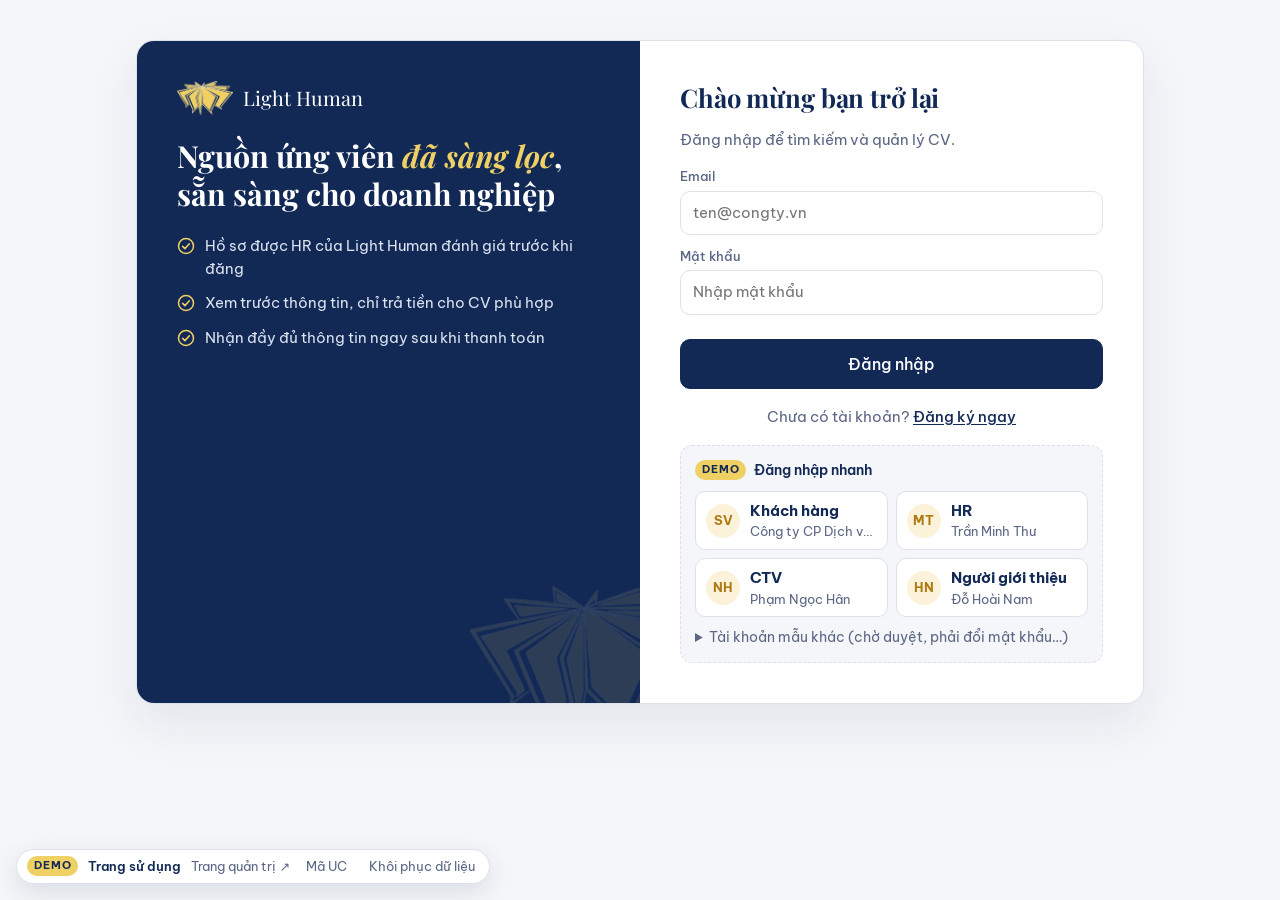
==== Code/index.html @ 5f8d2c83 "Sắp xếp lại repository theo cấu trúc nộp bài: Code, DOCX, Extra, PPTX; thêm README, .gitignore, pape" ====
<!doctype html>
<html lang="vi">
<head>
<meta charset="utf-8">
<meta name="viewport" content="width=device-width, initial-scale=1, viewport-fit=cover">
<title>CV Marketplace | Light Human</title>
<link rel="icon" href="assets/logo.png">
<link rel="preconnect" href="https://fonts.googleapis.com">
<link rel="preconnect" href="https://fonts.gstatic.com" crossorigin>
<link rel="stylesheet" href="https://fonts.googleapis.com/css2?family=Be+Vietnam+Pro:wght@400;500;600;700&family=Playfair+Display:ital,wght@0,600;0,700;1,600&family=IBM+Plex+Mono:wght@500;600&display=swap">
<link rel="stylesheet" href="style.css">
<style>html,body{margin:0} [hidden]{display:none!important} img{max-width:100%}</style>
</head>
<body>
<header class="topbar" id="topbar" hidden></header>
<div class="shell" id="shell">
  <aside class="side" id="side"></aside>
  <main id="main"></main>
</div>
<div class="toasts" id="toasts" aria-live="polite"></div>
<div id="overlay"></div>
<div class="demo-pill" role="region" aria-label="Công cụ demo"><span class="tag-demo">Demo</span><span class="dp-l">Trang sử dụng</span>
  <a href="admin.html" target="_blank" rel="noopener">Trang quản trị ↗</a><button type="button" data-act="toggle-uc">Mã UC</button><button type="button" data-act="reset">Khôi phục dữ liệu</button></div>
<script>window.PORTAL='user';</script>
<script src="app.js"></script>
</body>
</html>
---- Code/style.css ----
/* Layout: demo band on top, app shell = sidebar nav per role + work area; candidate link page is a phone-width card */
:root{
  /* Light Human: navy wordmark + gold mark; single light look */
  --bg:#F5F6F9; --surface:#FFFFFF; --sunken:#EEF1F6; --ink:#122955; --muted:#5A6684; --line:#DCE1EB;
  --accent:#122955; --accent-ink:#FFFFFF; --accent-soft:#E7ECF5; --mark:#B07A12; --mark-soft:#FBF2D9; --gold:#EFD064;
  --ok:#2B7A4B; --ok-soft:#E1F1E7; --warn:#996208; --warn-soft:#FAEFD6; --bad:#B03A2E; --bad-soft:#F8E1DD;
  --band:#0E2049; --band-ink:#F3EBD2;
  --f-ui:"Be Vietnam Pro",system-ui,-apple-system,"Segoe UI",Roboto,sans-serif;
  --f-display:"Playfair Display",Georgia,"Times New Roman",serif;
  --f-mono:"IBM Plex Mono",ui-monospace,Menlo,Consolas,monospace;
  --r:8px; color-scheme:light;
}
*{box-sizing:border-box}
body{background:var(--bg);color:var(--ink);font-family:var(--f-ui);font-size:14.5px;line-height:1.5}
h1,h2,h3{margin:0;text-wrap:balance;line-height:1.25}
h1{font-family:var(--f-display);font-size:1.75rem;font-weight:700;letter-spacing:-.005em}
h1 em{font-style:italic;color:var(--mark)}
h2{font-size:1.05rem;font-weight:600}
h3{font-size:.95rem;font-weight:600}
p{margin:0}
button,input,select,textarea{font:inherit;color:inherit}
:focus-visible{outline:2px solid var(--accent);outline-offset:2px}
.mono{font-family:var(--f-mono);font-variant-numeric:tabular-nums}
.num{font-variant-numeric:tabular-nums}
.muted{color:var(--muted)}
.small{font-size:.82rem}

/* demo band */
.side-foot{display:flex;flex-direction:column;gap:6px;padding:10px 12px;border-top:1px solid var(--line)}
.side-foot a{color:var(--ink)}
.side-foot button{align-self:flex-start}
.band a{color:var(--band-ink)}
.band{background:var(--band);color:var(--band-ink);padding-left:max(16px,env(safe-area-inset-left,0px));padding-right:max(16px,env(safe-area-inset-right,0px));padding-block:8px}
.band-in{max-width:1280px;margin:0 auto;display:flex;flex-wrap:wrap;gap:8px 16px;align-items:center}
.band b{font-weight:600}
.band .tag{color:var(--gold);font-size:.72rem;letter-spacing:.06em;text-transform:uppercase;border:1px solid color-mix(in srgb,var(--band-ink) 35%,transparent);padding:1px 7px;border-radius:99px}
.band label{display:flex;gap:6px;align-items:center;font-size:.85rem}
.band select{background:transparent;border:1px solid color-mix(in srgb,var(--band-ink) 35%,transparent);color:var(--band-ink);border-radius:6px;padding:4px 6px}
.band select option{color:#17232A;background:#fff}
.band .sp{flex:1}
.band button{background:transparent;color:var(--band-ink);border:1px solid color-mix(in srgb,var(--band-ink) 35%,transparent);border-radius:6px;padding:4px 10px;cursor:pointer;font-size:.85rem}

/* shell */
.shell{max-width:1280px;margin:0 auto;display:grid;grid-template-columns:232px minmax(0,1fr);gap:24px;padding-left:max(16px,env(safe-area-inset-left,0px));padding-right:max(16px,env(safe-area-inset-right,0px));padding-block:20px 48px}
.side{display:flex;flex-direction:column;gap:14px;position:sticky;top:12px;align-self:start}
.brand{display:flex;gap:10px;align-items:center}
.brand img{height:62px;width:auto;display:block}
.brand-sub{font-family:var(--f-display);font-style:italic;color:var(--mark);font-size:.95rem}
.brand-t{font-weight:700;letter-spacing:-.01em}
.who{background:var(--surface);border:1px solid var(--line);border-radius:var(--r);padding:10px 12px}
.who .role{font-size:.72rem;letter-spacing:.06em;text-transform:uppercase;color:var(--mark);font-weight:600}
nav.menu{display:flex;flex-direction:column;gap:2px}
nav.menu a{display:flex;justify-content:space-between;gap:8px;align-items:center;padding:8px 10px;border-radius:6px;color:var(--ink);text-decoration:none}
nav.menu a:hover{background:var(--sunken)}
nav.menu a.on{background:var(--surface);color:var(--ink);font-weight:600;box-shadow:inset 3px 0 0 var(--gold);border:1px solid var(--line)}
nav.menu .uc{font-family:var(--f-mono);font-size:.68rem;color:var(--muted)}
.cartcount{background:var(--gold);color:var(--ink)!important;color:#fff;border-radius:99px;font-size:.7rem;padding:0 7px;font-weight:600}
main{min-width:0;display:flex;flex-direction:column;gap:18px}
.pagehead{display:flex;flex-wrap:wrap;gap:8px 16px;align-items:flex-end;justify-content:space-between}
.pagehead .crumb{display:flex;gap:8px;align-items:center;margin-bottom:4px}
.ucchip{font-family:var(--f-mono);font-size:.7rem;font-weight:600;color:var(--ink);background:var(--mark-soft);padding:2px 7px;border-radius:4px}
.pagehead p{color:var(--muted);max-width:68ch}

.panel{background:var(--surface);border:1px solid var(--line);border-radius:var(--r);padding:16px}
.panel-h{display:flex;justify-content:space-between;align-items:center;gap:10px;margin-bottom:12px;flex-wrap:wrap}
.grid2{display:grid;grid-template-columns:repeat(2,minmax(0,1fr));gap:16px}
.grid3{display:grid;grid-template-columns:repeat(3,minmax(0,1fr));gap:16px}
.stack{display:flex;flex-direction:column;gap:12px}
.row{display:flex;flex-wrap:wrap;gap:8px;align-items:center}

/* forms */
.field{display:flex;flex-direction:column;gap:4px;min-width:0}
.field label{font-size:.8rem;font-weight:500;color:var(--muted)}
.field input,.field select,.field textarea{background:var(--surface);border:1px solid var(--line);border-radius:6px;padding:8px 10px;width:100%}
.field textarea{min-height:72px;resize:vertical}
.field .hint{font-size:.75rem;color:var(--muted)}
.check{display:flex;gap:8px;align-items:flex-start}
.check input{margin-top:4px}
.fgrid{display:grid;grid-template-columns:repeat(3,minmax(0,1fr));gap:12px}
.fgrid .span2{grid-column:span 2}.fgrid .span3{grid-column:1/-1}
fieldset{border:0;padding:0;margin:0;min-width:0}
legend{font-weight:600;margin-bottom:8px;padding:0}

.btn{display:inline-flex;align-items:center;justify-content:center;gap:6px;border-radius:6px;padding:8px 14px;border:1px solid var(--line);background:var(--surface);cursor:pointer;font-weight:500;white-space:nowrap}
.btn:hover{border-color:var(--muted)}
.btn.pri{background:var(--accent);border-color:var(--accent);color:var(--accent-ink)}
.btn.pri:hover{filter:brightness(1.07)}
.btn.danger{color:var(--bad);border-color:color-mix(in srgb,var(--bad) 40%,var(--line))}
.btn.sm{padding:4px 10px;font-size:.84rem}
.btn[disabled]{opacity:.45;cursor:not-allowed}
.link{background:none;border:0;padding:0;color:var(--accent);cursor:pointer;font-weight:500;text-decoration:underline;text-underline-offset:2px}

/* pills */
.pill{display:inline-flex;align-items:center;gap:5px;font-size:.75rem;font-weight:600;padding:2px 8px;border-radius:99px;white-space:nowrap}
.pill::before{content:"";width:6px;height:6px;border-radius:50%;background:currentColor}
.p-ok{background:var(--ok-soft);color:var(--ok)}.p-warn{background:var(--warn-soft);color:var(--warn)}.p-bad{background:var(--bad-soft);color:var(--bad)}.p-neutral{background:var(--sunken);color:var(--muted)}.p-acc{background:var(--accent-soft);color:var(--accent)}

/* tables */
.tw{overflow-x:auto;border:1px solid var(--line);border-radius:var(--r);background:var(--surface)}
table{border-collapse:collapse;width:100%;font-size:.88rem}
th,td{text-align:left;padding:9px 12px;border-bottom:1px solid var(--line);vertical-align:top}
th{font-size:.74rem;text-transform:uppercase;letter-spacing:.05em;color:var(--muted);font-weight:600;background:var(--sunken);white-space:nowrap}
tr:last-child td{border-bottom:0}
td.r,th.r{text-align:right}
.empty{padding:28px;text-align:center;color:var(--muted)}

/* CV cards */
.filters{display:grid;grid-template-columns:2fr repeat(4,minmax(0,1fr));gap:10px;align-items:end}
.cvgrid{display:grid;grid-template-columns:repeat(auto-fill,minmax(250px,1fr));gap:14px}
.cv{background:var(--surface);border:1px solid var(--line);border-radius:var(--r);padding:14px;display:flex;flex-direction:column;gap:10px;transition:border-color .15s}
.cv:hover{border-color:color-mix(in srgb,var(--gold) 70%,var(--line))}
.cv h3{font-family:var(--f-display);font-size:1.05rem}
.cv.sel{border-color:var(--mark);box-shadow:0 0 0 1px var(--mark);background:linear-gradient(var(--surface),var(--surface)) padding-box}
.cv-top{display:flex;justify-content:space-between;align-items:flex-start;gap:8px}
.code{font-family:var(--f-mono);font-weight:600;font-size:.82rem;color:var(--mark)}
.cv dl{display:grid;grid-template-columns:auto 1fr;gap:3px 10px;margin:0;font-size:.85rem}
.cv dt{color:var(--muted)}.cv dd{margin:0}
.cv-foot{display:flex;justify-content:space-between;align-items:center;gap:8px;margin-top:auto;padding-top:8px;border-top:1px dashed var(--line)}
.price{font-family:var(--f-mono);font-weight:600;color:var(--mark)}

/* KPI */
.kpis{display:grid;grid-template-columns:repeat(4,minmax(0,1fr));gap:14px}
.kpi{background:var(--surface);border:1px solid var(--line);border-radius:var(--r);padding:14px}
.kpi .k{font-size:.76rem;color:var(--muted);text-transform:uppercase;letter-spacing:.05em}
.kpi .v{font-family:var(--f-mono);font-size:1.35rem;font-weight:600;margin-top:4px}
.kpi .s{font-size:.78rem;color:var(--muted)}

/* drawer / modal */
.scrim{position:fixed;inset:0;background:color-mix(in srgb,#000 45%,transparent);z-index:40;display:flex;justify-content:flex-end}
.drawer{background:var(--surface);width:min(520px,100%);height:100%;overflow:auto;padding:20px max(20px,env(safe-area-inset-right,0px)) 20px 20px;display:flex;flex-direction:column;gap:14px;border-left:1px solid var(--line)}
.drawer-h{display:flex;justify-content:space-between;align-items:flex-start;gap:10px}
.kv{display:grid;grid-template-columns:150px 1fr;gap:6px 12px;font-size:.9rem}
.kv dt{color:var(--muted)}.kv dd{margin:0;min-width:0;overflow-wrap:anywhere}
.locked{background:var(--sunken);border:1px dashed var(--line);border-radius:6px;padding:12px;color:var(--muted);font-size:.86rem}

/* toasts */
.toasts{position:fixed;right:max(16px,env(safe-area-inset-right,0px));bottom:calc(16px + env(safe-area-inset-bottom,0px));display:flex;flex-direction:column;gap:8px;z-index:60;max-width:min(380px,calc(100% - 32px))}
.toast{background:var(--ink);color:var(--bg);border-radius:8px;padding:10px 14px;font-size:.86rem;box-shadow:0 6px 20px rgba(0,0,0,.18)}
.toast.err{background:var(--bad);color:#fff}

/* notices */
.note{border-radius:6px;padding:10px 12px;font-size:.86rem}
.note.info{background:var(--accent-soft);color:var(--ink)}
.note.warn{background:var(--warn-soft);color:var(--ink)}
.note.err{background:var(--bad-soft);color:var(--bad)}
.note.ok{background:var(--ok-soft);color:var(--ink)}

/* tabs */
.tabs{display:flex;gap:4px;border-bottom:1px solid var(--line);overflow-x:auto}
.tabs button{background:none;border:0;padding:8px 12px;border-bottom:2px solid transparent;cursor:pointer;color:var(--muted);font-weight:500;white-space:nowrap}
.tabs button.on{color:var(--accent);border-bottom-color:var(--accent)}

/* auth */
.auth{max-width:460px;margin:24px auto;display:flex;flex-direction:column;gap:16px}
.seg{display:grid;grid-template-columns:repeat(3,1fr);border:1px solid var(--line);border-radius:6px;overflow:hidden}
.seg button{border:0;background:var(--surface);padding:8px;cursor:pointer}
.seg button+button{border-left:1px solid var(--line)}
.seg button.on{background:var(--accent);color:var(--accent-ink);font-weight:600}
.acclist{display:grid;gap:6px}
.acclist button{display:flex;justify-content:space-between;gap:8px;text-align:left;border:1px solid var(--line);background:var(--surface);border-radius:6px;padding:8px 10px;cursor:pointer}

/* gateway */
.gw{max-width:520px;margin:0 auto;background:var(--surface);border:1px solid var(--line);border-radius:12px;overflow:hidden}
.gw-h{background:var(--sunken);padding:12px 16px;display:flex;justify-content:space-between;align-items:center;font-size:.85rem}
.gw-b{padding:20px;display:grid;grid-template-columns:150px 1fr;gap:20px;align-items:center}
.qr{width:150px;aspect-ratio:1;max-width:100%;display:grid;grid-template-columns:repeat(21,1fr);background:#fff;padding:8px;border-radius:6px;border:1px solid var(--line)}
.qr i{background:#111}.qr b{background:#fff}
.amount{font-family:var(--f-mono);font-size:1.6rem;font-weight:600}
.steps{list-style:none;margin:0;padding:0;display:flex;flex-direction:column;gap:8px}
.steps li{display:flex;gap:10px;align-items:flex-start;font-size:.9rem}
.steps .d{width:20px;height:20px;border-radius:50%;background:var(--ok-soft);color:var(--ok);display:grid;place-items:center;font-size:.72rem;font-weight:700;flex:none;margin-top:1px}

/* candidate link page */
.phone{max-width:380px;margin:12px auto;background:var(--surface);border:1px solid var(--line);border-radius:22px;padding:22px;display:flex;flex-direction:column;gap:16px}
.switch{position:relative;width:64px;height:34px;border-radius:99px;border:0;background:var(--line);cursor:pointer;flex:none}
.switch::after{content:"";position:absolute;top:4px;left:4px;width:26px;height:26px;border-radius:50%;background:#fff;transition:transform .2s}
.switch[aria-checked="true"]{background:var(--ok)}
.switch[aria-checked="true"]::after{transform:translateX(30px)}
.otw-row{display:flex;justify-content:space-between;align-items:center;gap:12px;padding:14px;border-radius:12px;background:var(--sunken)}

/* bar chart */
.bars{display:grid;grid-auto-flow:column;grid-auto-columns:1fr;gap:12px;align-items:end;height:180px;padding:8px 4px 0;border-bottom:1px solid var(--line);background:repeating-linear-gradient(to top,transparent 0 44px,var(--line) 44px 45px)}
.bar{display:flex;flex-direction:column;align-items:center;justify-content:flex-end;height:100%;gap:4px}
.bar span{font-family:var(--f-mono);font-size:.72rem;color:var(--muted)}
.bar i{display:block;width:60%;max-width:44px;background:var(--accent);border-radius:4px 4px 0 0;min-height:2px}
.bar.last i{background:var(--mark)}
.barlab{display:grid;grid-auto-flow:column;grid-auto-columns:1fr;gap:12px;font-size:.75rem;color:var(--muted);text-align:center;padding:4px}

@media (max-width:900px){
  .shell{grid-template-columns:minmax(0,1fr)}
  .side{position:static}
  nav.menu{flex-direction:row;overflow-x:auto;gap:4px}
  nav.menu a{white-space:nowrap}
  .filters{grid-template-columns:repeat(2,minmax(0,1fr))}
  .filters .q{grid-column:1/-1}
  .kpis{grid-template-columns:repeat(2,minmax(0,1fr))}
  .grid2,.grid3{grid-template-columns:minmax(0,1fr)}
  .fgrid{grid-template-columns:minmax(0,1fr)}
  .fgrid .span2{grid-column:auto}
  .gw-b{grid-template-columns:minmax(0,1fr);justify-items:center;text-align:center}
  .kv{grid-template-columns:minmax(0,1fr)}
  .kv dt{margin-top:6px}
}
@media (prefers-reduced-motion:reduce){*{transition:none!important}}

/* ============ UI v2 ============ */
body{font-size:15px}
.shell{padding-block:24px 96px}
body[data-layout="top"] .shell,body[data-layout="auth"] .shell,body[data-layout="bare"] .shell{grid-template-columns:minmax(0,1fr);max-width:1180px}
body[data-layout="top"] .side,body[data-layout="auth"] .side,body[data-layout="bare"] .side{display:none}
body[data-layout="auth"] .shell{max-width:1040px;padding-block:40px 96px}
.av{width:34px;height:34px;border-radius:50%;background:var(--mark-soft);color:var(--mark);display:inline-grid;place-items:center;font-weight:700;font-size:.8rem;flex:none}
.av.lg{width:46px;height:46px;border-radius:12px;font-family:var(--f-mono);font-size:.85rem;background:var(--accent-soft);color:var(--ink)}
.center{text-align:center}
svg{width:18px;height:18px;fill:none;stroke:currentColor;stroke-width:2;stroke-linecap:round;stroke-linejoin:round;flex:none}

/* top bar */
.topbar{position:sticky;top:env(safe-area-inset-top,0px);z-index:30;background:var(--surface);border-bottom:1px solid var(--line);padding-left:max(16px,env(safe-area-inset-left,0px));padding-right:max(16px,env(safe-area-inset-right,0px))}
.tb-in{max-width:1180px;margin:0 auto;display:flex;align-items:center;gap:24px;height:68px}
.tb-brand{display:flex;align-items:center;gap:10px;text-decoration:none;color:var(--ink);flex:none}
.tb-brand img{height:40px}
.tb-brand span{font-family:var(--f-display);font-style:italic;color:var(--mark);font-size:1rem;border-left:1px solid var(--line);padding-left:10px}
.tb-nav{display:flex;gap:4px;flex:1;min-width:0;overflow-x:auto}
.tb-nav a{padding:8px 12px;border-radius:8px;color:var(--muted);text-decoration:none;font-weight:500;white-space:nowrap}
.tb-nav a:hover{color:var(--ink);background:var(--sunken)}
.tb-nav a.on{color:var(--ink);background:var(--mark-soft)}
.tb-right{display:flex;align-items:center;gap:10px;flex:none}
.tb-cart{position:relative;width:42px;height:42px;border-radius:50%;display:grid;place-items:center;color:var(--ink);border:1px solid var(--line)}
.tb-cart.on{border-color:var(--gold);background:var(--mark-soft)}
.tb-cart svg{width:20px;height:20px}
.tb-cart b{position:absolute;top:-4px;right:-4px;background:var(--gold);color:var(--ink);font-size:.7rem;min-width:20px;height:20px;border-radius:10px;display:grid;place-items:center;padding:0 5px}
.tb-user{position:relative}
.tb-user summary{list-style:none;display:flex;align-items:center;gap:8px;cursor:pointer;padding:4px 8px 4px 4px;border-radius:99px;border:1px solid var(--line)}
.tb-user summary::-webkit-details-marker{display:none}
.tb-un{max-width:160px;overflow:hidden;text-overflow:ellipsis;white-space:nowrap;font-weight:500;font-size:.9rem}
.tb-menu{position:absolute;right:0;top:calc(100% + 8px);background:var(--surface);border:1px solid var(--line);border-radius:12px;padding:14px;min-width:240px;box-shadow:0 12px 32px rgba(18,41,85,.12);display:flex;flex-direction:column;gap:2px}
.tb-menu hr{border:0;border-top:1px solid var(--line);margin:8px 0;width:100%}

/* side (admin) */
.side .brand{flex-direction:column;align-items:flex-start;gap:4px;padding:4px 8px 8px}
.side .brand img{height:52px}
.side .who{display:flex;gap:10px;align-items:center;margin-top:8px}
nav.menu a{padding:10px 12px}

/* messages */
.msg{display:flex;gap:12px;align-items:flex-start;padding:12px 14px;border-radius:10px;border:1px solid transparent;font-size:.9rem;line-height:1.45}
.msg-ic{display:grid;place-items:center;margin-top:1px}
.msg-t{font-weight:600}
.msg-d{color:var(--ink);opacity:.85;margin-top:2px}
.msg-d a{color:inherit;font-weight:600}
.msg-err{background:var(--bad-soft);border-color:color-mix(in srgb,var(--bad) 25%,transparent)}.msg-err .msg-ic,.msg-err .msg-t{color:var(--bad)}
.msg-warn{background:var(--warn-soft);border-color:color-mix(in srgb,var(--warn) 25%,transparent)}.msg-warn .msg-ic,.msg-warn .msg-t{color:var(--warn)}
.msg-info{background:var(--accent-soft);border-color:color-mix(in srgb,var(--ink) 15%,transparent)}.msg-info .msg-ic,.msg-info .msg-t{color:var(--ink)}
.msg-ok{background:var(--ok-soft);border-color:color-mix(in srgb,var(--ok) 25%,transparent)}.msg-ok .msg-ic,.msg-ok .msg-t{color:var(--ok)}
.note{border-radius:10px;padding:12px 14px;line-height:1.45}
.toast{display:flex;gap:10px;align-items:flex-start;background:var(--surface);color:var(--ink);border:1px solid var(--line);border-left:4px solid var(--ok);border-radius:10px;padding:12px 14px;box-shadow:0 10px 30px rgba(18,41,85,.14)}
.toast .msg-ic{color:var(--ok)}
.toast.err{background:var(--surface);color:var(--ink);border-left-color:var(--bad)}.toast.err .msg-ic{color:var(--bad)}

/* buttons */
.btn{border-radius:10px;padding:9px 16px;transition:background .15s,border-color .15s}
.btn.big{padding:12px 16px;font-size:1rem;width:100%}
.btn.ghost{background:transparent}
.btn.gold{background:var(--gold);border-color:var(--gold);color:var(--ink);font-weight:600}
.btn.sel{border-color:var(--ok);color:var(--ok);background:var(--ok-soft)}
.field input,.field select,.field textarea{border-radius:10px;padding:10px 12px}
.field input:focus,.field select:focus,.field textarea:focus{outline:none;border-color:var(--ink);box-shadow:0 0 0 3px var(--accent-soft)}

/* auth */
.auth2{display:grid;grid-template-columns:1fr 1fr;background:var(--surface);border:1px solid var(--line);border-radius:18px;overflow:hidden;box-shadow:0 20px 50px rgba(18,41,85,.08)}
.auth-brand{background:var(--ink);color:#fff;padding:40px;display:flex;flex-direction:column;gap:22px;position:relative;overflow:hidden}
.auth-brand::after{content:"";position:absolute;right:-90px;bottom:-90px;width:260px;height:260px;background:url(assets/mark.png) center/contain no-repeat;opacity:.12}
.ab-logo{display:flex;align-items:center;gap:10px;font-family:var(--f-display);font-size:1.25rem}
.ab-logo img{height:34px}
.auth-brand h2{font-family:var(--f-display);font-size:1.9rem;line-height:1.25;font-weight:700}
.auth-brand h2 em{color:var(--gold)}
.auth-brand ul{list-style:none;margin:0;padding:0;display:flex;flex-direction:column;gap:12px;color:#DCE3F1}
.auth-brand li{display:flex;gap:10px;align-items:flex-start}.auth-brand li svg{color:var(--gold);margin-top:2px}
.auth-form{padding:40px;display:flex;flex-direction:column;gap:16px;min-width:0}
.auth-form h1{font-size:1.6rem}
.auth-form .pagehead p{margin-top:4px}
.demo-box{border:1px dashed var(--line);border-radius:12px;padding:14px;display:flex;flex-direction:column;gap:10px;background:var(--bg)}
.demo-h{font-weight:600;font-size:.88rem;display:flex;gap:8px;align-items:center}
.tag-demo{font-size:.66rem;letter-spacing:.08em;text-transform:uppercase;background:var(--gold);color:var(--ink);padding:2px 7px;border-radius:99px;font-weight:700}
.quick{display:grid;grid-template-columns:repeat(2,minmax(0,1fr));gap:8px}
.quick button{display:flex;gap:10px;align-items:center;text-align:left;background:var(--surface);border:1px solid var(--line);border-radius:10px;padding:8px 10px;cursor:pointer;min-width:0}
.quick button:hover{border-color:var(--gold)}
.quick button span:last-child{display:flex;flex-direction:column;min-width:0}
.quick small{color:var(--muted);white-space:nowrap;overflow:hidden;text-overflow:ellipsis}
.more summary{cursor:pointer;font-size:.85rem;color:var(--muted)}
.more .acclist{margin-top:8px}

/* search */
.hero{background:var(--ink);color:#fff;border-radius:18px;padding:32px;display:flex;flex-direction:column;gap:10px;position:relative;overflow:hidden}
.hero::after{content:"";position:absolute;right:-40px;top:-50px;width:240px;height:240px;background:url(assets/mark.png) center/contain no-repeat;opacity:.14}
.hero h1{font-size:2rem;color:#fff}.hero h1 em{color:var(--gold)}
.hero p{color:#DCE3F1}.hero p b{color:var(--gold)}
.searchbar{display:grid;grid-template-columns:2.2fr repeat(4,minmax(0,1fr));gap:8px;background:#fff;border-radius:14px;padding:8px;margin-top:8px;position:relative;z-index:1}
.searchbar select,.sb-q input{border:0;background:var(--bg);border-radius:10px;padding:11px 12px;width:100%;color:var(--ink);min-width:0}
.sb-q{display:flex;align-items:center;gap:8px;background:var(--bg);border-radius:10px;padding-left:12px;color:var(--muted)}
.sb-q input{padding-left:0;outline:none}
.resbar{display:flex;justify-content:space-between;align-items:center}
.cvgrid2{display:grid;grid-template-columns:repeat(auto-fill,minmax(300px,1fr));gap:16px}
.cv2{background:var(--surface);border:1px solid var(--line);border-radius:14px;padding:18px;display:flex;flex-direction:column;gap:12px;transition:box-shadow .15s,border-color .15s}
.cv2:hover{box-shadow:0 10px 28px rgba(18,41,85,.08);border-color:color-mix(in srgb,var(--gold) 60%,var(--line))}
.cv2.sel{border-color:var(--ok);box-shadow:0 0 0 1px var(--ok)}
.cv2-top{display:flex;gap:12px;align-items:center}
.cv2-top>div{flex:1}
.cv2 h3{font-family:var(--f-display);font-size:1.12rem}
.chips{display:flex;flex-wrap:wrap;gap:6px}
.chips span{background:var(--sunken);border-radius:99px;padding:3px 10px;font-size:.8rem}
.cv2-str{color:var(--muted);font-size:.9rem;display:-webkit-box;-webkit-line-clamp:2;-webkit-box-orient:vertical;overflow:hidden;min-height:2.7em}
.cv2-meta{font-size:.88rem}.cv2-meta .dot{color:var(--line);margin:0 4px}
.cv2-foot{display:flex;justify-content:space-between;gap:8px;margin-top:auto;padding-top:12px;border-top:1px solid var(--line)}
.empty2{display:flex;flex-direction:column;align-items:center;gap:8px;padding:48px 16px;text-align:center;background:var(--surface);border:1px dashed var(--line);border-radius:14px}
.empty2 svg{width:36px;height:36px;color:var(--muted)}
.cartbar{position:sticky;bottom:calc(70px + env(safe-area-inset-bottom,0px));display:flex;justify-content:space-between;align-items:center;gap:12px;background:var(--ink);color:#fff;border-radius:14px;padding:12px 16px;box-shadow:0 14px 34px rgba(18,41,85,.25);z-index:20}
.cartbar .small{color:#DCE3F1}

/* demo pill */
.demo-pill{position:fixed;left:max(16px,env(safe-area-inset-left,0px));bottom:calc(16px + env(safe-area-inset-bottom,0px));z-index:50;display:flex;align-items:center;gap:10px;background:var(--surface);border:1px solid var(--line);border-radius:99px;padding:6px 8px 6px 10px;font-size:.8rem;box-shadow:0 8px 24px rgba(18,41,85,.12);max-width:calc(100% - 32px);overflow-x:auto}
.demo-pill a,.demo-pill button{color:var(--muted);background:none;border:0;cursor:pointer;white-space:nowrap;text-decoration:none;font:inherit}
.demo-pill a:hover,.demo-pill button:hover{color:var(--ink)}
.dp-l{font-weight:600;white-space:nowrap}
.toasts{bottom:calc(72px + env(safe-area-inset-bottom,0px))}
body:has(.cartbar) .toasts{bottom:calc(150px + env(safe-area-inset-bottom,0px))}

@media (max-width:900px){
  .auth2{grid-template-columns:minmax(0,1fr)}
  .auth-brand{padding:28px}.auth-brand h2{font-size:1.5rem}
  .auth-form{padding:24px}
  .searchbar{grid-template-columns:repeat(2,minmax(0,1fr))}.sb-q{grid-column:1/-1}
  .tb-in{gap:12px;height:auto;padding-block:10px;flex-wrap:wrap}
  .tb-nav{order:3;flex-basis:100%}
  .tb-un{display:none}
  .hero{padding:22px}.hero h1{font-size:1.5rem}
  .quick{grid-template-columns:minmax(0,1fr)}
}

/* ============ UI v3: toolbar & sàng lọc ============ */
.toolbar{display:flex;flex-wrap:wrap;gap:8px;align-items:center;background:var(--surface);border:1px solid var(--line);border-radius:12px;padding:8px}
.toolbar select{border:1px solid var(--line);background:var(--surface);border-radius:10px;padding:9px 10px;max-width:100%;min-width:0;color:var(--ink)}
.toolbar select.on{border-color:var(--gold);background:var(--mark-soft)}
.tbq{display:flex;align-items:center;gap:8px;flex:1 1 260px;min-width:0;background:var(--bg);border-radius:10px;padding:0 12px;color:var(--muted)}
.tbq input{border:0;background:transparent;padding:10px 0;width:100%;min-width:0;outline:none;color:var(--ink)}
.tbq.solo{border:1px solid var(--line)}
.tbn{margin-left:auto;font-size:.85rem;color:var(--muted);white-space:nowrap}
.tabs .cnt{background:var(--sunken);border-radius:99px;padding:0 8px;font-size:.75rem;margin-left:4px}
.tabs button.on .cnt{background:var(--mark-soft);color:var(--ink)}
tfoot td{background:var(--sunken);border-top:1px solid var(--line)}
.sl{display:grid;grid-template-columns:320px minmax(0,1fr);gap:16px;align-items:start}
.sl-list{display:flex;flex-direction:column;gap:6px;position:sticky;top:84px;max-height:calc(100vh - 110px);overflow:auto;padding-right:2px}
.sl-item{display:flex;gap:10px;align-items:flex-start;text-align:left;background:var(--surface);border:1px solid var(--line);border-radius:12px;padding:10px 12px;cursor:pointer;width:100%}
.sl-item:hover{border-color:color-mix(in srgb,var(--gold) 60%,var(--line))}
.sl-item.on{border-color:var(--ink);box-shadow:inset 3px 0 0 var(--gold)}
.sl-it{display:flex;flex-direction:column;flex:1;min-width:0}
.sl-it b{white-space:nowrap;overflow:hidden;text-overflow:ellipsis}
.wait{font-size:.72rem;background:var(--sunken);border-radius:99px;padding:2px 8px;white-space:nowrap;color:var(--muted)}
.wait.late{background:var(--warn-soft);color:var(--warn);font-weight:600}
.sl-detail{display:flex;flex-direction:column;gap:16px;border-radius:14px;padding:20px}
.sl-h{display:flex;justify-content:space-between;gap:12px;align-items:flex-start}
.sl-h h2{font-family:var(--f-display);font-size:1.5rem;margin:2px 0}
.sl-grid{display:grid;grid-template-columns:repeat(2,minmax(0,1fr));gap:16px 24px}
.sl-grid .span2{grid-column:1/-1}
.sl-grid h3,.sl-form h3{font-size:.78rem;text-transform:uppercase;letter-spacing:.06em;color:var(--muted);margin-bottom:8px}
.kv2{display:grid;grid-template-columns:160px 1fr;gap:6px 12px;margin:0;font-size:.92rem}
.kv2 dt{color:var(--muted)}.kv2 dd{margin:0;min-width:0;overflow-wrap:anywhere}
.cvfile{border:1px solid var(--line);border-radius:12px;overflow:hidden}
.cvf-h{display:flex;justify-content:space-between;align-items:center;padding:8px 12px;background:var(--sunken);font-size:.88rem}
.cvf-page{margin:14px auto;max-width:420px;background:#fff;border:1px solid var(--line);box-shadow:0 4px 14px rgba(18,41,85,.08);padding:22px;display:flex;flex-direction:column;gap:6px}
.cvf-name{font-family:var(--f-display);font-size:1.15rem;font-weight:700;color:var(--ink)}
.cvf-sub{font-size:.75rem;color:var(--muted)}
.cvf-l{height:2px;background:var(--gold);margin:6px 0}
.cvf-sec{font-size:.7rem;font-weight:700;text-transform:uppercase;letter-spacing:.06em;color:var(--ink);margin-top:6px}
.cvf-line{height:7px;border-radius:4px;background:var(--sunken)}
.w80{width:80%}.w70{width:70%}.w60{width:60%}.w50{width:50%}.w40{width:40%}
.sl-form{border-top:1px solid var(--line);padding-top:16px}
.crit{display:flex;flex-direction:column;gap:8px}
.crit .check{padding:10px 12px;border:1px solid var(--line);border-radius:10px;cursor:pointer}
.crit .check:has(input:checked){border-color:var(--ok);background:var(--ok-soft)}
.seg2{display:grid;grid-template-columns:1fr 1fr;gap:8px}
.seg2 label{cursor:pointer}
.seg2 input{position:absolute;opacity:0;pointer-events:none}
.seg2 span{display:flex;align-items:center;justify-content:center;gap:8px;border:1px solid var(--line);border-radius:10px;padding:11px;font-weight:600}
.seg2 input:focus-visible+span{outline:2px solid var(--ink);outline-offset:2px}
.seg2 label:first-child input:checked+span{border-color:var(--ok);background:var(--ok-soft);color:var(--ok)}
.seg2 label:last-child input:checked+span{border-color:var(--bad);background:var(--bad-soft);color:var(--bad)}
@media (max-width:900px){
  .sl{grid-template-columns:minmax(0,1fr)}
  .sl-list{position:static;max-height:260px}
  .sl-grid{grid-template-columns:minmax(0,1fr)}
  .kv2{grid-template-columns:110px 1fr}
  .tbn{margin-left:0}
}
.form2 legend{font-size:.78rem;text-transform:uppercase;letter-spacing:.06em;color:var(--muted)}
.field label i{color:var(--bad);font-style:normal}
.field input:disabled{background:var(--sunken);color:var(--muted)}
.consent{padding:12px 14px;border:1px solid var(--line);border-radius:10px}
.consent:has(input:checked){border-color:var(--ok);background:var(--ok-soft)}
.blk{display:flex;flex-direction:column;gap:10px}
.blk>h3{font-size:.78rem;text-transform:uppercase;letter-spacing:.06em;color:var(--muted)}
.sl-detail .blk+.blk,.sl-detail form{border-top:1px solid var(--line);padding-top:16px}
.sl-detail form .blk+.blk{margin-top:6px}
.hint{font-size:.78rem;color:var(--muted)}

/* ============ UI v5: nguyên tắc UI chung ============ */
.small{font-size:.85rem}
.btn{min-height:40px}
.btn.sm{min-height:34px;padding:6px 12px;font-size:.88rem}
.btn.dangerf{background:var(--bad);border-color:var(--bad);color:#fff}
.btn[disabled]{opacity:.5}
.link{min-height:24px}
[aria-invalid="true"]{border-color:var(--bad)!important;box-shadow:0 0 0 3px var(--bad-soft)!important}
.scrim.center{justify-content:center;align-items:center;padding:16px}
.modal{background:var(--surface);border-radius:16px;padding:24px;width:min(440px,100%);display:flex;flex-direction:column;gap:10px;box-shadow:0 24px 60px rgba(0,0,0,.25)}
.modal h2{font-size:1.2rem}
.md-ic{width:44px;height:44px;border-radius:50%;display:grid;place-items:center;background:var(--accent-soft);color:var(--ink)}
.md-ic.bad{background:var(--bad-soft);color:var(--bad)}
.md-ic svg{width:22px;height:22px}
.md-act{justify-content:flex-end;margin-top:8px}
.cart2{display:grid;grid-template-columns:minmax(0,1fr) 340px;gap:16px;align-items:start}
.ci{display:flex;gap:12px;align-items:center;background:var(--surface);border:1px solid var(--line);border-radius:12px;padding:12px 14px}
.sum{display:flex;flex-direction:column;gap:10px;border-radius:14px;position:sticky;top:84px}
.sum h2{font-size:1.05rem}
.sr{display:flex;justify-content:space-between}
.sr.tot{border-top:1px solid var(--line);padding-top:10px;font-size:1.1rem}
@media (max-width:900px){.cart2{grid-template-columns:minmax(0,1fr)}.sum{position:static}.ci{flex-wrap:wrap}}

.field .tbq{flex:none}
.tb-nav a{font-size:.95rem}
@media (max-width:1100px){.tb-brand span{display:none}}

.field .tbq input{border:0!important;box-shadow:none!important;padding:10px 0;background:transparent}
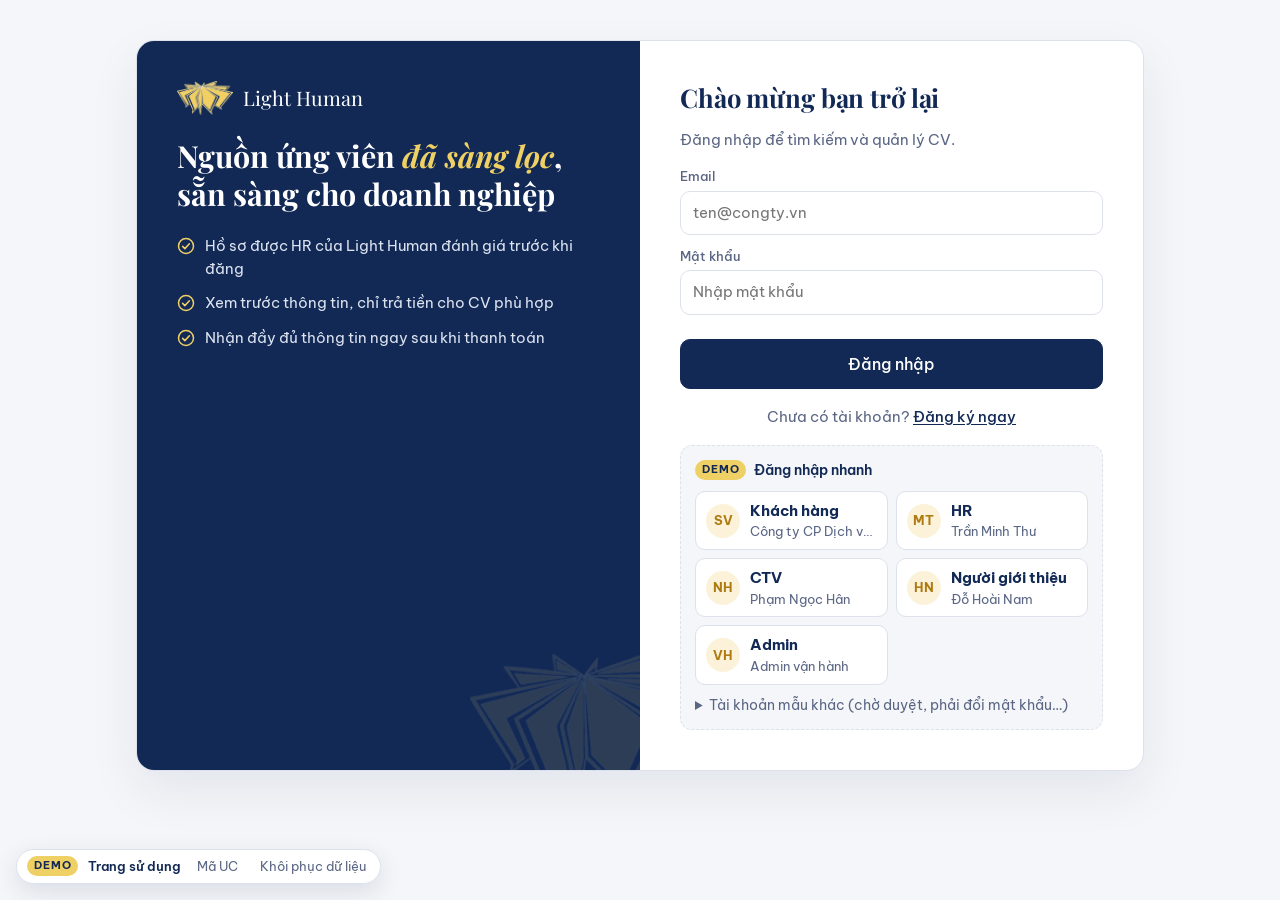
==== commit 571eed4e: "Demo: gộp đăng nhập mọi vai trò vào một màn hình, Admin tự chuyển sang cổng quản trị; cập nhật báo c" ====
--- a/Code/index.html
+++ b/Code/index.html
@@ -20,7 +20,7 @@
 <div class="toasts" id="toasts" aria-live="polite"></div>
 <div id="overlay"></div>
 <div class="demo-pill" role="region" aria-label="Công cụ demo"><span class="tag-demo">Demo</span><span class="dp-l">Trang sử dụng</span>
-  <a href="admin.html" target="_blank" rel="noopener">Trang quản trị ↗</a><button type="button" data-act="toggle-uc">Mã UC</button><button type="button" data-act="reset">Khôi phục dữ liệu</button></div>
+  <button type="button" data-act="toggle-uc">Mã UC</button><button type="button" data-act="reset">Khôi phục dữ liệu</button></div>
 <script>window.PORTAL='user';</script>
 <script src="app.js"></script>
 </body>
